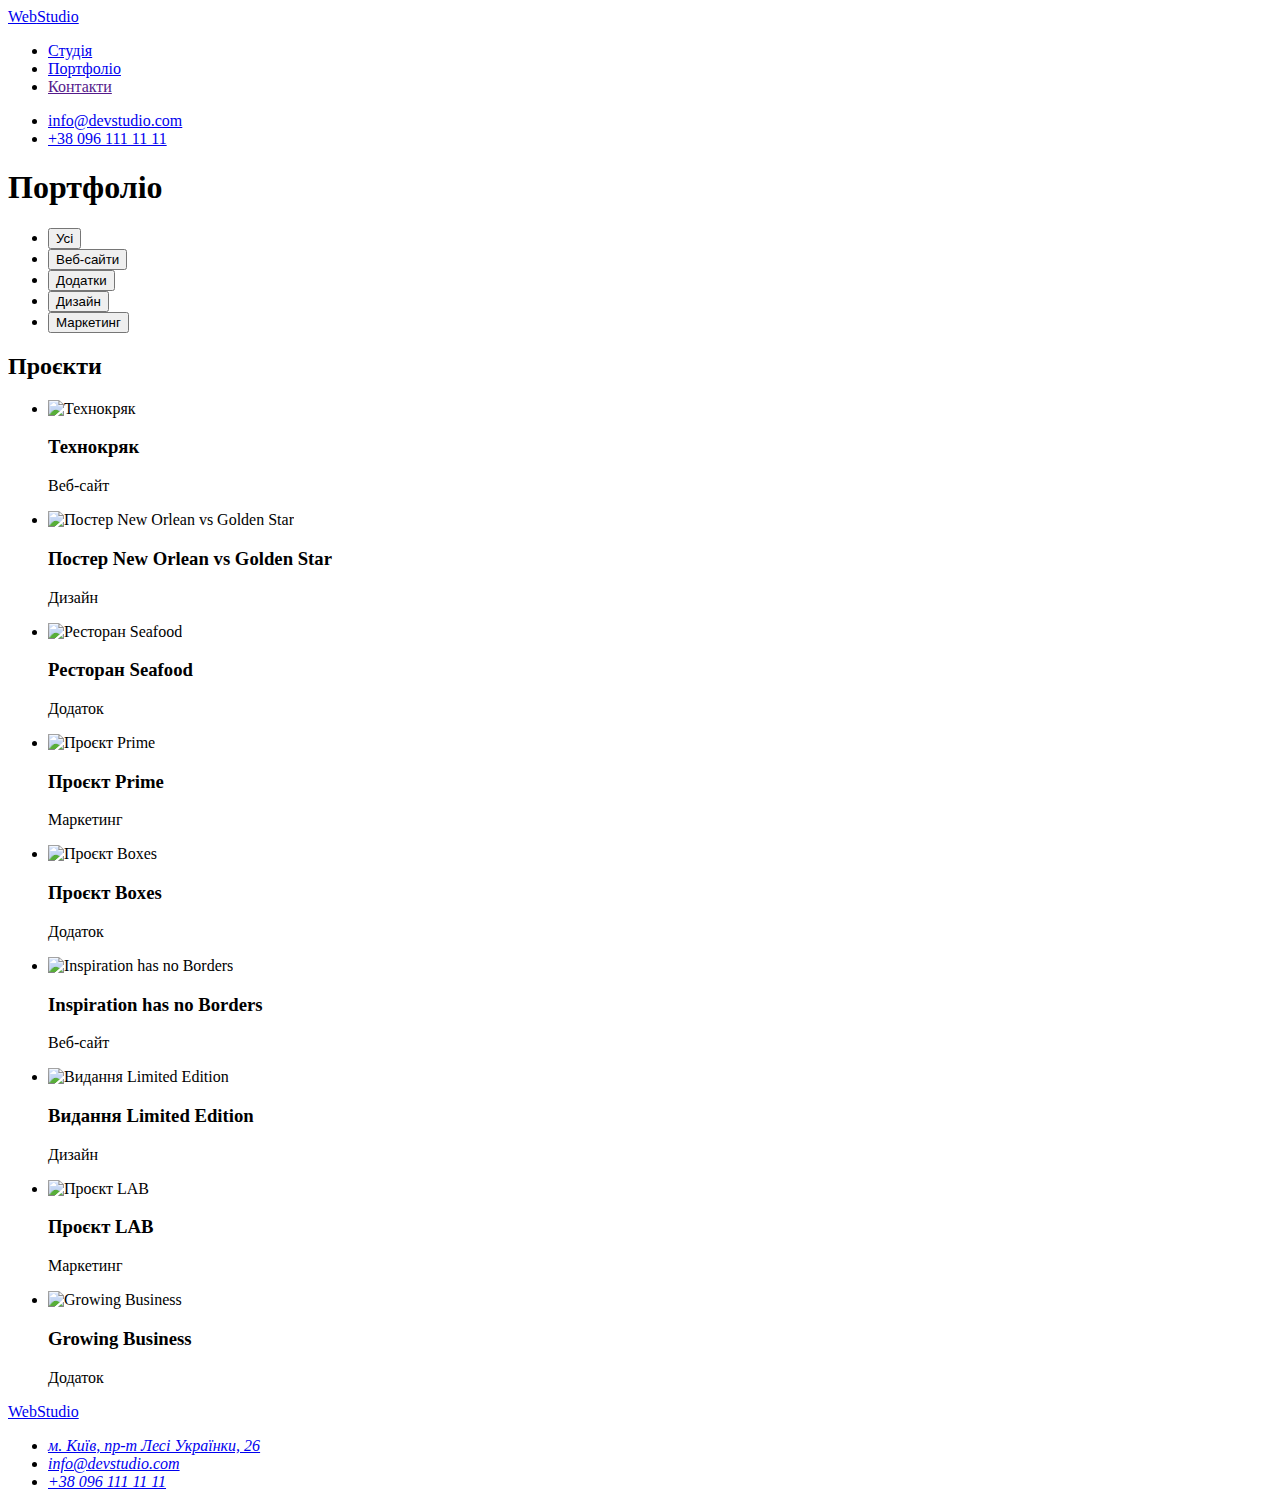
==== portfolio.html @ dd1253de "Create portfolio.html" ====
<!DOCTYPE html>
<html lang="en">
  <head>
    <meta charset="UTF-8" />
    <meta http-equiv="X-UA-Compatible" content="IE=edge" />
    <meta
      name="viewport"
      content="width=
    , initial-scale=1.0"
    />
    <title>Portfolio</title>
    <link rel="preconnect" href="https://fonts.googleapis.com" />
    <link rel="preconnect" href="https://fonts.gstatic.com" crossorigin />
    <link
      href="https://fonts.googleapis.com/css2?family=Raleway:wght@700&family=Roboto:wght@400;500;700;900&display=swap"
      rel="stylesheet"
    />
    <link rel="stylesheet" href="./css/styles.css" />
  </head>
  <body>
    <!-- Шапка сторінки -->
    <header>
      <nav class="container main-nav">
        <a class="logo" href="index.html"><span>Web</span>Studio</a>

        <ul class="site-nav">
          <li class="link"><a href="index.html">Студія</a></li>
          <li class="link"><a href="portfolio.html">Портфоліо</a></li>
          <li class="link"><a href="">Контакти</a></li>
        </ul>

        <ul class="address-nav">
          <li class="address item"><a href="mailto:info@devstudio.com">info@devstudio.com</a></li>
          <li class="address item"><a href="tel:+380961111111">+38 096 111 11 11</a></li>
        </ul>
      </nav>
    </header>

    <!-- Портфоліо -->
    <main>
      <div class="container">
        <section>
          <h1 class="visually-hidden">Портфоліо</h1>
          <div>
            <ul>
              <li>
                <button class="button" type="button">Усі</button>
              </li>
              <li>
                <button class="button" type="button">Веб-сайти</button>
              </li>
              <li>
                <button class="button" type="button">Додатки</button>
              </li>
              <li>
                <button class="button" type="button">Дизайн</button>
              </li>
              <li>
                <button class="button" type="button">Маркетинг</button>
              </li>
            </ul>
          </div>
        </section>

        <section>
          <h2 class="visually-hidden">Проєкти</h2>
          <ul>
            <li>
              <img src="./images/project1.jpg" alt="Технокряк" />
              <h3 class="project-title">Технокряк</h3>
              <p class="project-description">Веб-сайт</p>
            </li>
            <li>
              <img src="./images/project2.jpg" alt="Постер New Orlean vs Golden Star" />
              <h3 class="project-title">Постер New Orlean vs Golden Star</h3>
              <p class="project-description">Дизайн</p>
            </li>
            <li>
              <img src="./images/project3.jpg" alt="Ресторан Seafood" />
              <h3 class="project-title">Ресторан Seafood</h3>
              <p class="project-description">Додаток</p>
            </li>
            <li>
              <img src="./images/project4.jpg" alt="Проєкт Prime" />
              <h3 class="project-title">Проєкт Prime</h3>
              <p class="project-description">Маркетинг</p>
            </li>
            <li>
              <img src="./images/project5.jpg" alt="Проєкт Boxes" />
              <h3 class="project-title">Проєкт Boxes</h3>
              <p class="project-description">Додаток</p>
            </li>
            <li>
              <img src="./images/project6.jpg" alt="Inspiration has no Borders" />
              <h3 class="project-title">Inspiration has no Borders</h3>
              <p class="project-description">Веб-сайт</p>
            </li>
            <li>
              <img src="./images/project7.jpg" alt="Видання Limited Edition" />
              <h3 class="project-title">Видання Limited Edition</h3>
              <p class="project-description">Дизайн</p>
            </li>
            <li>
              <img src="./images/project8.jpg" alt="Проєкт LAB" />
              <h3 class="project-title">Проєкт LAB</h3>
              <p class="project-description">Маркетинг</p>
            </li>
            <li>
              <img src="./images/project9.jpg" alt="Growing Business" />
              <h3 class="project-title">Growing Business</h3>
              <p class="project-description">Додаток</p>
            </li>
          </ul>
        </section>
      </div>
    </main>

    <!-- Підвал сторінки -->
    <footer class="footer">
      <div class="container">
        <a class="footer-logo" href="index.html"><span>Web</span>Studio</a>

        <address>
          <ul>
            <li class="address-map">
              <a
                href="https://goo.gl/maps/eL6SmzWhfSrUjgz5A"
                target="_blank"
                rel="noreferrer noopener"
                >м. Київ, пр-т Лесі Українки, 26</a
              >
            </li>
            <li class="address"><a href="mailto:info@devstudio.com">info@devstudio.com</a></li>
            <li class="address"><a href="tel:+380961111111">+38 096 111 11 11</a></li>
          </ul>
        </address>
      </div>
    </footer>
  </body>
</html>
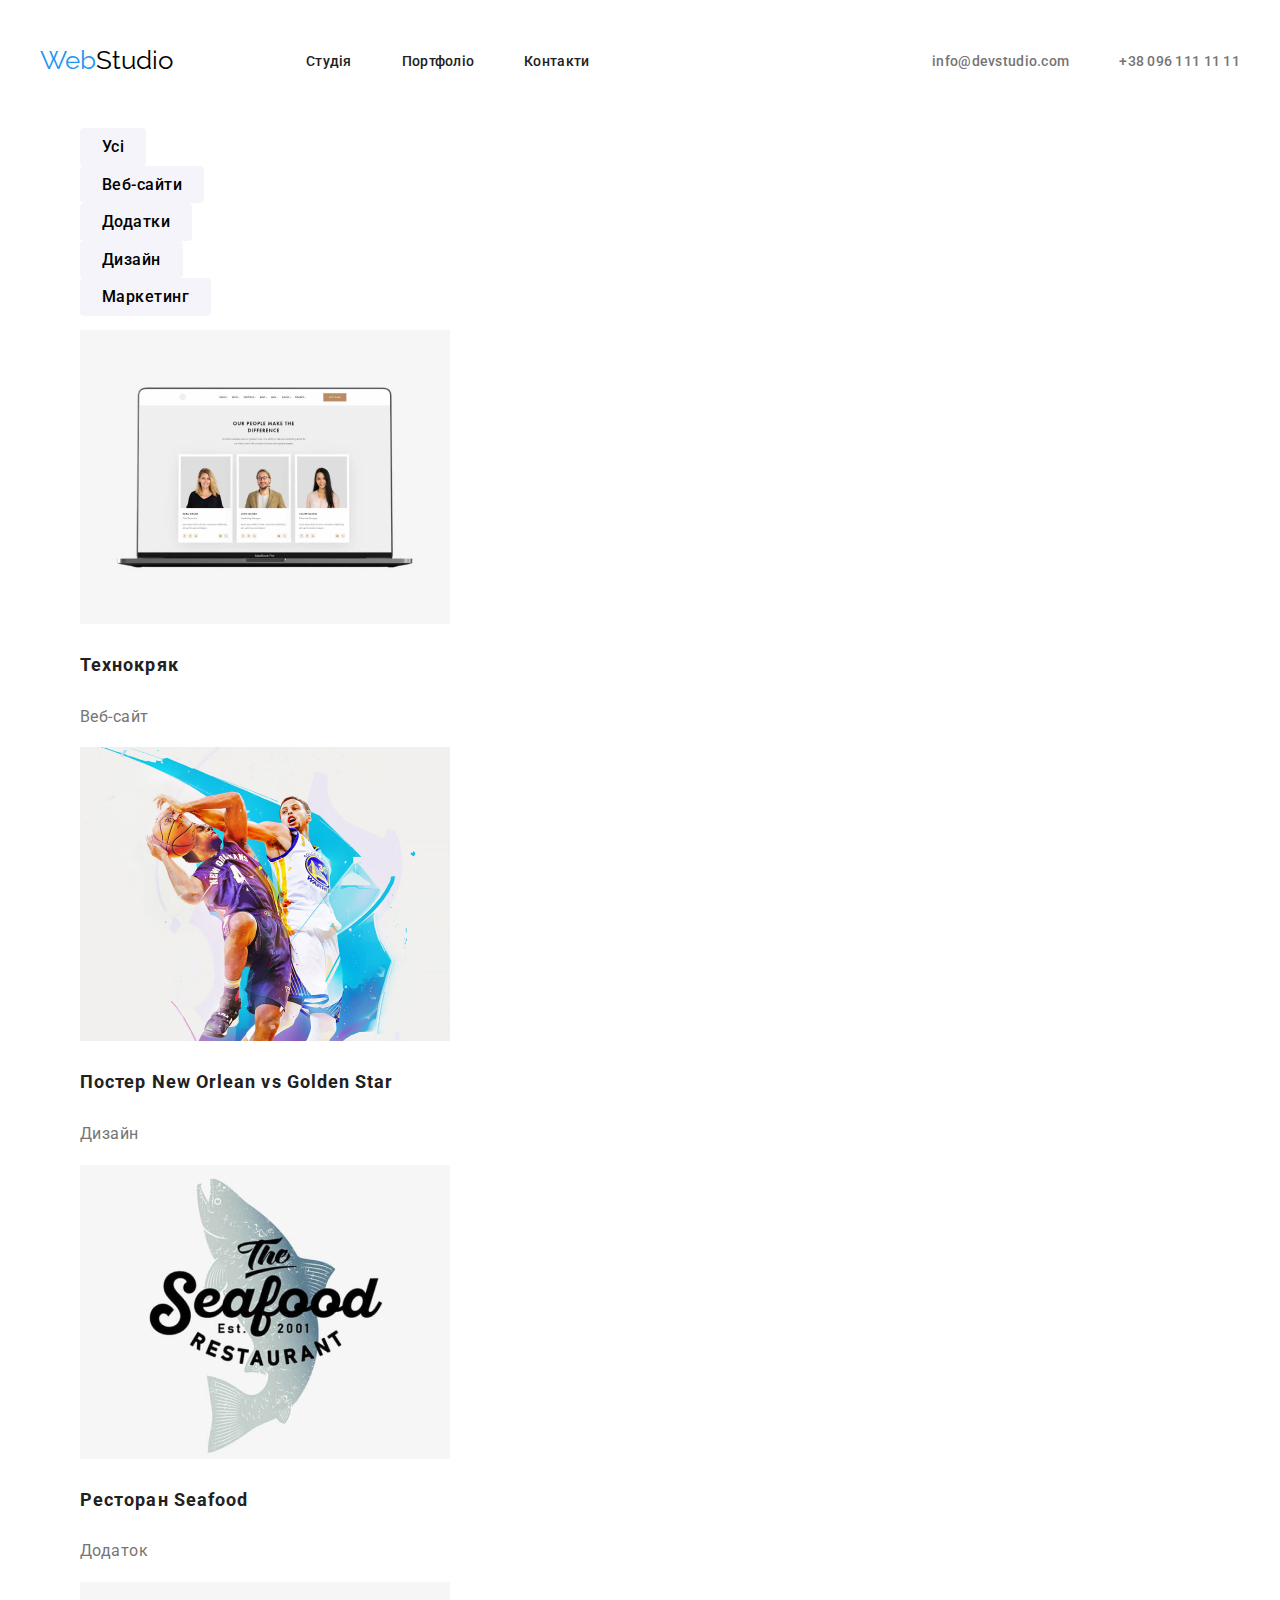
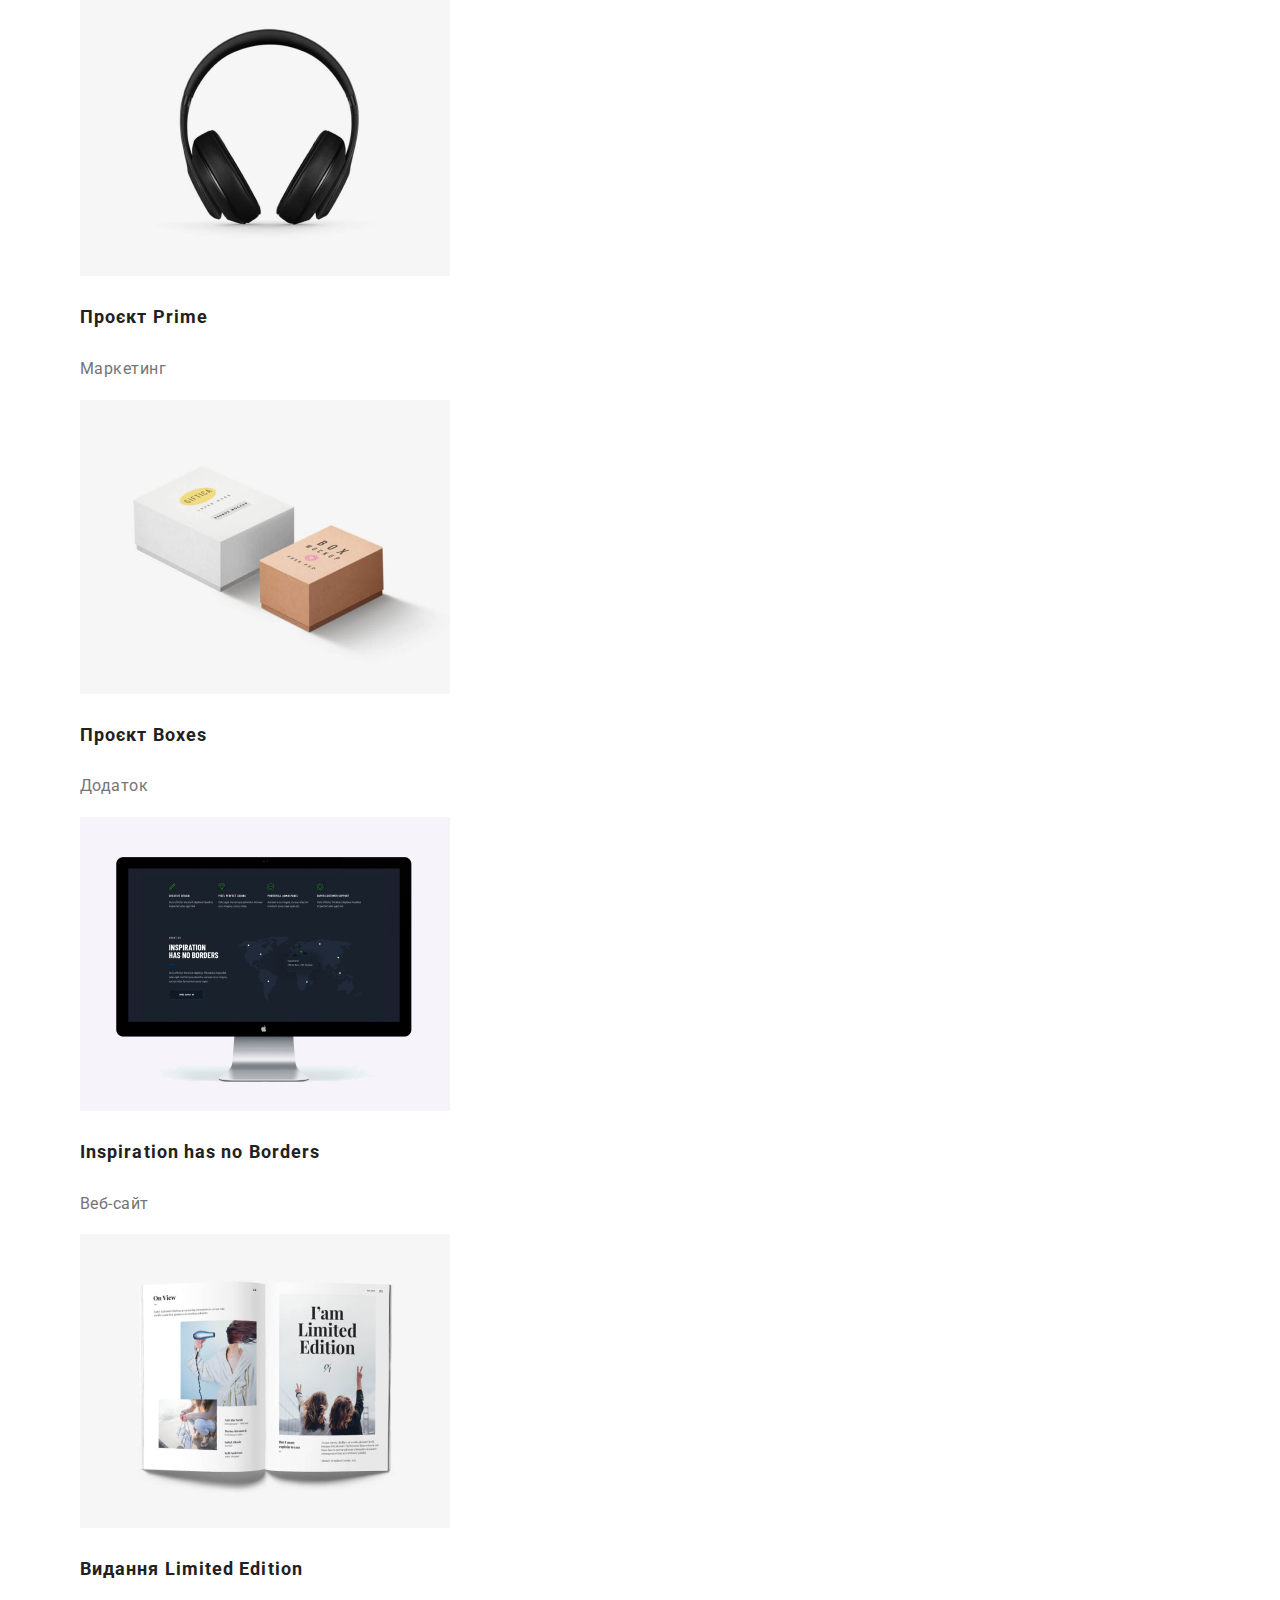
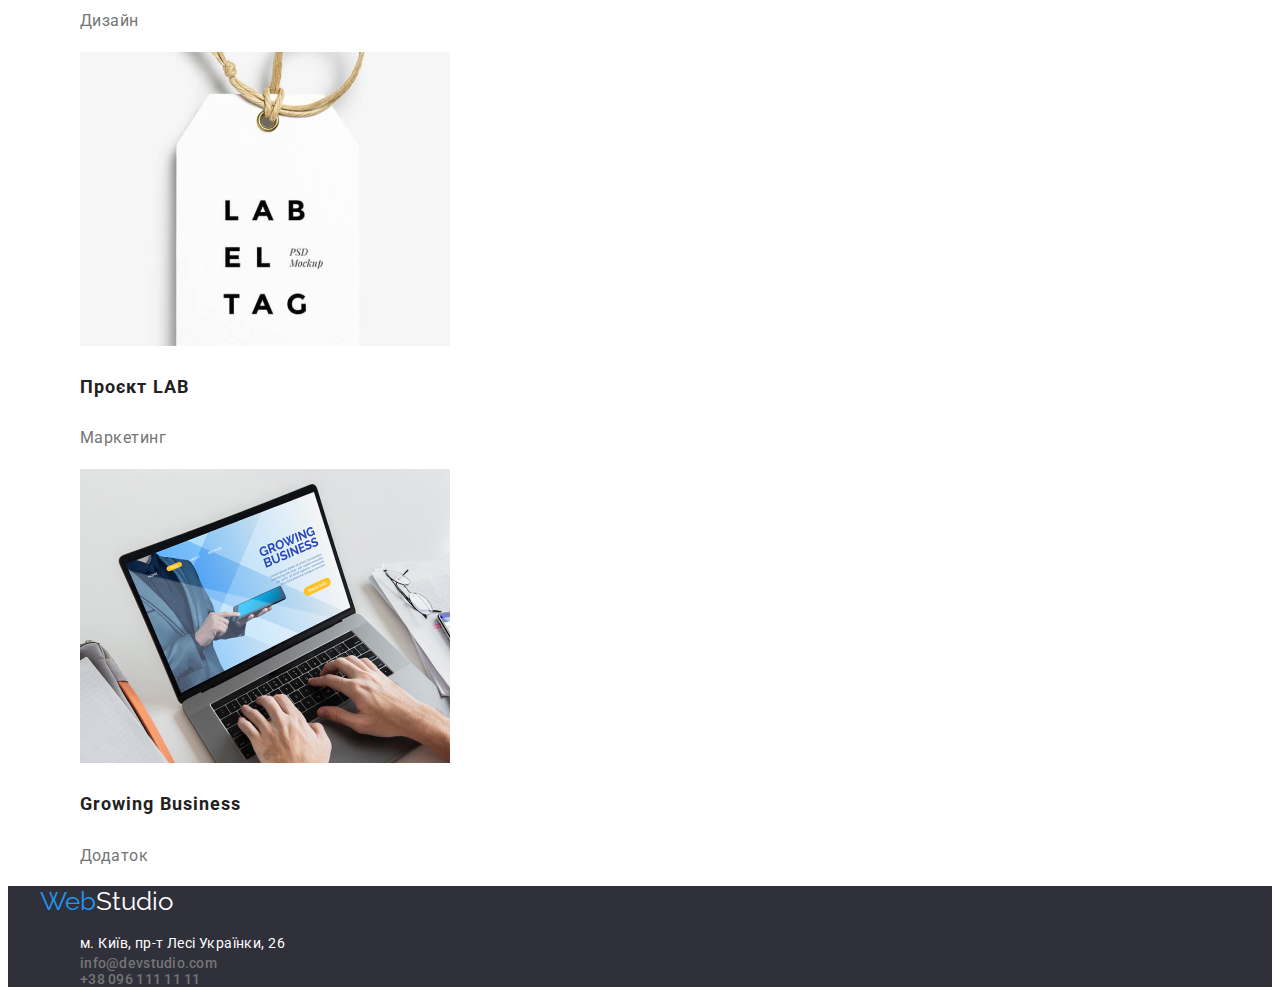
==== commit 04f77a47: "Update portfolio.html" ====
--- a/portfolio.html
+++ b/portfolio.html
@@ -30,8 +30,12 @@
         </ul>
 
         <ul class="address-nav">
-          <li class="address item"><a href="mailto:info@devstudio.com">info@devstudio.com</a></li>
-          <li class="address item"><a href="tel:+380961111111">+38 096 111 11 11</a></li>
+          <li class="address item">
+            <a href="mailto:info@devstudio.com">info@devstudio.com</a>
+          </li>
+          <li class="address item">
+            <a href="tel:+380961111111">+38 096 111 11 11</a>
+          </li>
         </ul>
       </nav>
     </header>
@@ -71,7 +75,10 @@
               <p class="project-description">Веб-сайт</p>
             </li>
             <li>
-              <img src="./images/project2.jpg" alt="Постер New Orlean vs Golden Star" />
+              <img
+                src="./images/project2.jpg"
+                alt="Постер New Orlean vs Golden Star"
+              />
               <h3 class="project-title">Постер New Orlean vs Golden Star</h3>
               <p class="project-description">Дизайн</p>
             </li>
@@ -91,7 +98,10 @@
               <p class="project-description">Додаток</p>
             </li>
             <li>
-              <img src="./images/project6.jpg" alt="Inspiration has no Borders" />
+              <img
+                src="./images/project6.jpg"
+                alt="Inspiration has no Borders"
+              />
               <h3 class="project-title">Inspiration has no Borders</h3>
               <p class="project-description">Веб-сайт</p>
             </li>
@@ -130,8 +140,12 @@
                 >м. Київ, пр-т Лесі Українки, 26</a
               >
             </li>
-            <li class="address"><a href="mailto:info@devstudio.com">info@devstudio.com</a></li>
-            <li class="address"><a href="tel:+380961111111">+38 096 111 11 11</a></li>
+            <li class="address footer-address">
+              <a href="mailto:info@devstudio.com">info@devstudio.com</a>
+            </li>
+            <li class="address footer-address">
+              <a href="tel:+380961111111">+38 096 111 11 11</a>
+            </li>
           </ul>
         </address>
       </div>
--- a/css/styles.css
+++ b/css/styles.css
@@ -0,0 +1,312 @@
+:root {
+  --title-text-color: #ffffff;
+  --primary-text-color: #757575;
+  --accent-color: #2196f3;
+  --btn-accent-color: #188ce8;
+  --logo-color: #000000;
+  --main-background-color: #ffffff;
+  --hero-background-color: #2f303a;
+  --link-color: #212121;
+  --team-background-color: #f5f4fa;
+  --button-background-color: #eeeeee;
+}
+
+body {
+  font-family: 'Roboto', 'Raleway', 'sans-serif';
+  background-color: var(--main-background-color);
+  font-size: 14px;
+  letter-spacing: 0.03;
+  color: var(--primary-text-color);
+}
+
+li {
+  list-style: none;
+}
+
+.container {
+  margin-left: auto;
+  margin-right: auto;
+  width: 1200px;
+}
+
+h1,
+h2 {
+}
+
+/*Logo*/
+.logo {
+  font-family: 'Raleway';
+  font-size: 26px;
+  line-height: 1.2;
+  color: var(--logo-color);
+  text-decoration: none;
+}
+
+.logo span {
+  color: var(--accent-color);
+}
+
+/*Navigation*/
+.main-nav {
+  display: flex;
+  align-items: center;
+}
+
+.site-nav {
+  display: flex;
+  margin-left: 93px;
+}
+
+.site-nav li {
+  margin-right: 50px;
+}
+
+.site-nav .link:last-child {
+  margin-right: 0;
+}
+
+.link a {
+  display: block;
+  padding-top: 32px;
+  padding-bottom: 32px;
+  color: var(--link-color);
+  text-decoration: none;
+  font-size: 14px;
+  font-weight: 500;
+  line-height: 1;
+  letter-spacing: 0.02em;
+}
+
+.link:hover a {
+  color: var(--accent-color);
+}
+
+.address-nav {
+  display: flex;
+  margin-left: auto;
+}
+
+.address-nav .item + .item {
+  margin-left: 50px;
+}
+
+.address a {
+  font-style: normal;
+  color: var(--primary-text-color);
+  text-decoration: none;
+  font-weight: 500;
+  font-size: 14px;
+  line-height: 16px;
+  letter-spacing: 0.02em;
+}
+
+.address:hover a {
+  color: var(--accent-color);
+}
+
+/*Header*/
+.hero {
+  background-color: var(--hero-background-color);
+  width: 1230px;
+}
+
+.hero-title {
+  padding-top: 200px;
+  padding-bottom: 280px;
+  padding-right: 400px;
+  padding-left: 400px;
+  color: var(--title-text-color);
+  font-weight: 900;
+  font-size: 44px;
+  line-height: 1.36;
+  text-align: center;
+  letter-spacing: 0.06em;
+  text-transform: uppercase;
+  /* width: 696px;
+  height: 120px; */
+}
+
+.btn {
+  background-color: var(--accent-color);
+  color: var(--title-text-color);
+  font-size: 16px;
+  letter-spacing: 0.06em;
+  font-weight: 700;
+  line-height: 1.8;
+  padding: 10px 32px;
+  box-shadow: 0px 4px 4px rgba(0, 0, 0, 0.15);
+}
+
+.button:hover,
+.button:focus {
+  box-shadow: 0px 3px 1px rgba(0, 0, 0, 0.1), 0px 1px 2px rgba(0, 0, 0, 0.08),
+    0px 2px 2px rgba(0, 0, 0, 0.12);
+}
+
+.btn,
+.button {
+  cursor: pointer;
+  font-family: inherit;
+  border-radius: 4px;
+  border: var(--accent-color);
+}
+
+.btn:hover,
+.btn:focus {
+  background-color: var(--btn-accent-color);
+}
+
+.visually-hidden {
+  position: absolute;
+  width: 1px;
+  height: 1px;
+  margin: -1px;
+  border: 0;
+  padding: 0;
+  white-space: nowrap;
+  clip-path: inset(100%);
+  clip: rect(0 0 0 0);
+  overflow: hidden;
+}
+
+/*Advantages*/
+.feature-list {
+  display: flex;
+  padding-top: 94px;
+  padding-bottom: 94px;
+}
+
+.main-list-item {
+  font-weight: 700;
+  font-size: 14px;
+  line-height: 1;
+  letter-spacing: 0.03em;
+  text-transform: uppercase;
+  color: var(--link-color);
+}
+
+.main-list-text {
+  font-size: 14px;
+  line-height: 1.7;
+  letter-spacing: 0.03em;
+  color: var(--primary-text-color);
+  margin-right: 30px;
+}
+
+/* Pictures */
+
+.pictures {
+  display: flex;
+  margin-right: 30px;
+  justify-content: center;
+}
+
+.pictures-title {
+  color: var(--link-color);
+  font-weight: 700;
+  font-size: 36px;
+  line-height: 2.6;
+  letter-spacing: 0.03em;
+}
+
+/*Team*/
+.team {
+  background-color: var(--team-background-color);
+}
+
+.team-members {
+  display: flex;
+  justify-content: space-between;
+  margin-right: 30px;
+}
+
+.team-member,
+.team-member-description {
+  justify-content: center;
+}
+
+.team-title {
+  color: var(--link-color);
+  font-weight: 700;
+  font-size: 36px;
+  line-height: 2.6;
+  letter-spacing: 0.03em;
+}
+
+.team-member {
+  color: var(--link-color);
+  font-weight: 500;
+  font-size: 16px;
+  line-height: 1.2;
+  letter-spacing: 0.03em;
+}
+
+.team-member-description {
+  color: var(--primary-text-color);
+  font-weight: 400;
+  font-size: 16px;
+  line-height: 1.2;
+  letter-spacing: 0.03em;
+}
+
+/*Footer*/
+.footer {
+  background-color: var(--hero-background-color);
+}
+
+.footer-logo {
+  font-family: 'Raleway';
+  font-size: 26px;
+  line-height: 1.2;
+  color: var(--title-text-color);
+  text-decoration: none;
+}
+
+.footer-logo span {
+  color: var(--accent-color);
+}
+
+.address-map a {
+  color: var(--title-text-color);
+  text-decoration: none;
+  font-style: normal;
+  font-size: 14px;
+  line-height: 1.7;
+  letter-spacing: 0.03em;
+}
+
+.address-map:hover a {
+  color: var(--accent-color);
+}
+
+/*Buttons*/
+.button {
+  background-color: var(--team-background-color);
+  color: var(--logo-color);
+  font-size: 16px;
+  font-weight: 500;
+  line-height: 1.6;
+  letter-spacing: 0.03em;
+  padding: 6px 22px;
+}
+
+.button:hover,
+.button:focus {
+  background-color: var(--accent-color);
+  color: var(--title-text-color);
+}
+
+.project-title {
+  font-weight: 700;
+  font-size: 18px;
+  line-height: 2.2;
+  letter-spacing: 0.06em;
+  color: var(--link-color);
+}
+
+.project-description {
+  color: var(--primary-text-color);
+  font-size: 16px;
+  line-height: 1.8;
+  letter-spacing: 0.03em;
+}
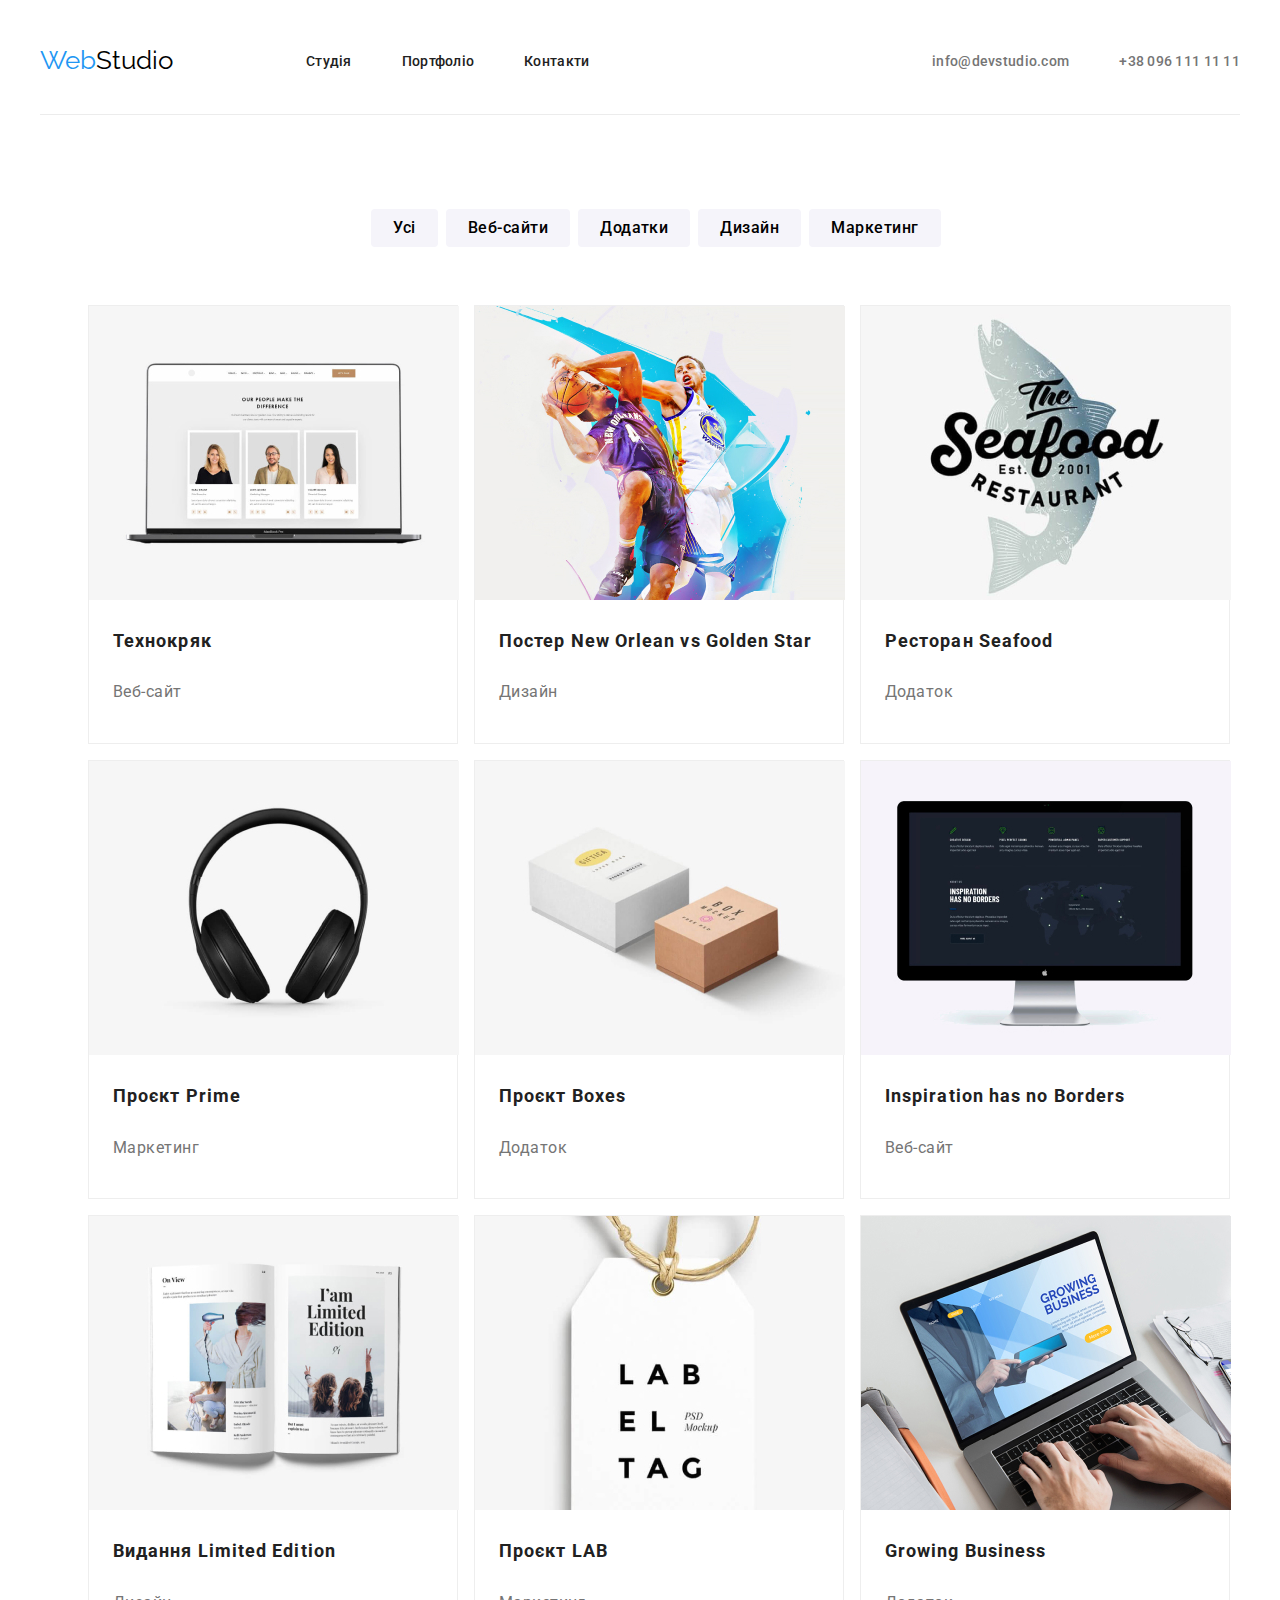
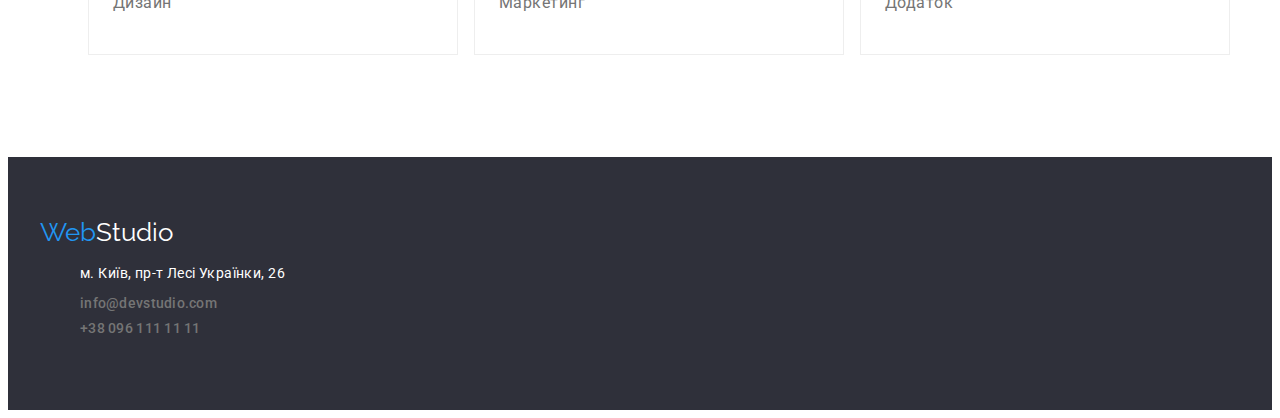
==== commit 371e24ba: "Update portfolio.html" ====
--- a/portfolio.html
+++ b/portfolio.html
@@ -46,7 +46,7 @@
         <section>
           <h1 class="visually-hidden">Портфоліо</h1>
           <div>
-            <ul>
+            <ul class="button-list">
               <li>
                 <button class="button" type="button">Усі</button>
               </li>
@@ -68,13 +68,13 @@
 
         <section>
           <h2 class="visually-hidden">Проєкти</h2>
-          <ul>
-            <li>
+          <ul class="project-cards">
+            <li class="project-card-1">
               <img src="./images/project1.jpg" alt="Технокряк" />
               <h3 class="project-title">Технокряк</h3>
               <p class="project-description">Веб-сайт</p>
             </li>
-            <li>
+            <li class="project-card-2">
               <img
                 src="./images/project2.jpg"
                 alt="Постер New Orlean vs Golden Star"
@@ -82,22 +82,22 @@
               <h3 class="project-title">Постер New Orlean vs Golden Star</h3>
               <p class="project-description">Дизайн</p>
             </li>
-            <li>
+            <li class="project-card-3">
               <img src="./images/project3.jpg" alt="Ресторан Seafood" />
               <h3 class="project-title">Ресторан Seafood</h3>
               <p class="project-description">Додаток</p>
             </li>
-            <li>
+            <li class="project-card-4">
               <img src="./images/project4.jpg" alt="Проєкт Prime" />
               <h3 class="project-title">Проєкт Prime</h3>
               <p class="project-description">Маркетинг</p>
             </li>
-            <li>
+            <li class="project-card-5">
               <img src="./images/project5.jpg" alt="Проєкт Boxes" />
               <h3 class="project-title">Проєкт Boxes</h3>
               <p class="project-description">Додаток</p>
             </li>
-            <li>
+            <li class="project-card-6">
               <img
                 src="./images/project6.jpg"
                 alt="Inspiration has no Borders"
@@ -105,17 +105,17 @@
               <h3 class="project-title">Inspiration has no Borders</h3>
               <p class="project-description">Веб-сайт</p>
             </li>
-            <li>
+            <li class="project-card-7">
               <img src="./images/project7.jpg" alt="Видання Limited Edition" />
               <h3 class="project-title">Видання Limited Edition</h3>
               <p class="project-description">Дизайн</p>
             </li>
-            <li>
+            <li class="project-card-8">
               <img src="./images/project8.jpg" alt="Проєкт LAB" />
               <h3 class="project-title">Проєкт LAB</h3>
               <p class="project-description">Маркетинг</p>
             </li>
-            <li>
+            <li class="project-card-9"> 
               <img src="./images/project9.jpg" alt="Growing Business" />
               <h3 class="project-title">Growing Business</h3>
               <p class="project-description">Додаток</p>
--- a/css/styles.css
+++ b/css/styles.css
@@ -9,10 +9,21 @@
   --link-color: #212121;
   --team-background-color: #f5f4fa;
   --button-background-color: #eeeeee;
+  --header-shadow-line: #ececec;
+}
+
+html {
+  box-sizing: border-box;
+}
+
+*,
+*::before,
+*::after {
+  box-sizing: inherit;
 }
 
 body {
-  font-family: 'Roboto', 'Raleway', 'sans-serif';
+  font-family: "Roboto", "Raleway", "sans-serif";
   background-color: var(--main-background-color);
   font-size: 14px;
   letter-spacing: 0.03;
@@ -29,13 +40,9 @@
   width: 1200px;
 }
 
-h1,
-h2 {
-}
-
 /*Logo*/
 .logo {
-  font-family: 'Raleway';
+  font-family: "Raleway";
   font-size: 26px;
   line-height: 1.2;
   color: var(--logo-color);
@@ -50,6 +57,7 @@
 .main-nav {
   display: flex;
   align-items: center;
+  border-bottom: 1px solid var(--header-shadow-line);
 }
 
 .site-nav {
@@ -110,31 +118,41 @@
   width: 1230px;
 }
 
+.hero-title.centered,
+.pictures-title.centered,
+.team-title.centered,
+.btn.centered {
+  text-align: center;
+}
+
 .hero-title {
   padding-top: 200px;
-  padding-bottom: 280px;
-  padding-right: 400px;
-  padding-left: 400px;
+  padding-right: 310px;
+  padding-left: 310px;
+
   color: var(--title-text-color);
   font-weight: 900;
   font-size: 44px;
   line-height: 1.36;
-  text-align: center;
   letter-spacing: 0.06em;
   text-transform: uppercase;
-  /* width: 696px;
-  height: 120px; */
 }
 
 .btn {
   background-color: var(--accent-color);
   color: var(--title-text-color);
-  font-size: 16px;
+  box-shadow: 0px 4px 4px rgba(0, 0, 0, 0.15);
+
+  font-size: 16px;
+  font-weight: 700;
+  line-height: 1.8;
   letter-spacing: 0.06em;
-  font-weight: 700;
-  line-height: 1.8;
+
   padding: 10px 32px;
-  box-shadow: 0px 4px 4px rgba(0, 0, 0, 0.15);
+  margin-left: 495px;
+  margin-right: 495px;
+  margin-top: 5px;
+  margin-bottom: 200px;
 }
 
 .button:hover,
@@ -172,7 +190,7 @@
 /*Advantages*/
 .feature-list {
   display: flex;
-  padding-top: 94px;
+  margin-top: 94px;
   padding-bottom: 94px;
 }
 
@@ -194,10 +212,8 @@
 }
 
 /* Pictures */
-
 .pictures {
   display: flex;
-  margin-right: 30px;
   justify-content: center;
 }
 
@@ -207,22 +223,42 @@
   font-size: 36px;
   line-height: 2.6;
   letter-spacing: 0.03em;
+}
+
+.img-1,
+.img-2,
+.img-3 {
+  margin-right: 30px;
 }
 
 /*Team*/
 .team {
   background-color: var(--team-background-color);
+  margin-top: 94px;
+  padding-bottom: 94px;
 }
 
 .team-members {
   display: flex;
+  margin-right: 30px;
+  text-align: center;
   justify-content: space-between;
+}
+
+.team-card-1,
+.team-card-2,
+.team-card-3,
+.team-card-4 {
   margin-right: 30px;
+  background-color: var(--main-background-color);
+  box-shadow: 0px 1px 3px rgba(0, 0, 0, 0.12), 0px 1px 1px rgba(0, 0, 0, 0.14),
+    0px 2px 1px rgba(0, 0, 0, 0.2);
+  border-radius: 0px 0px 4px 4px;
 }
 
 .team-member,
 .team-member-description {
-  justify-content: center;
+  justify-content: space-between;
 }
 
 .team-title {
@@ -239,6 +275,7 @@
   font-size: 16px;
   line-height: 1.2;
   letter-spacing: 0.03em;
+  padding-top: 20px;
 }
 
 .team-member-description {
@@ -247,15 +284,24 @@
   font-size: 16px;
   line-height: 1.2;
   letter-spacing: 0.03em;
+  padding-bottom: 20px;
 }
 
 /*Footer*/
 .footer {
   background-color: var(--hero-background-color);
-}
+  padding-top: 60px;
+  padding-bottom: 60px;
+  display: block;
+}
+
+/* .footer-nav {
+  display: block;
+  text-align: left;
+} */
 
 .footer-logo {
-  font-family: 'Raleway';
+  font-family: "Raleway";
   font-size: 26px;
   line-height: 1.2;
   color: var(--title-text-color);
@@ -277,6 +323,10 @@
 
 .address-map:hover a {
   color: var(--accent-color);
+}
+
+.footer-address {
+  margin-top: 9px;
 }
 
 /*Buttons*/
@@ -288,6 +338,14 @@
   line-height: 1.6;
   letter-spacing: 0.03em;
   padding: 6px 22px;
+  margin-right: 8px;
+}
+
+.button-list {
+  display: flex;
+  justify-content: center;
+  margin-top: 94px;
+  margin-bottom: 50px;
 }
 
 .button:hover,
@@ -296,6 +354,26 @@
   color: var(--title-text-color);
 }
 
+.project-cards {
+  display: flex;
+  flex-wrap: wrap;
+  margin-bottom: 94px;
+}
+
+.project-card-1,
+.project-card-2,
+.project-card-3,
+.project-card-4,
+.project-card-5,
+.project-card-6,
+.project-card-7,
+.project-card-8,
+.project-card-9 {
+  border: 1px solid var(--button-background-color);
+  width: 370px;
+  margin: 8px;
+}
+
 .project-title {
   font-weight: 700;
   font-size: 18px;
@@ -309,4 +387,10 @@
   font-size: 16px;
   line-height: 1.8;
   letter-spacing: 0.03em;
-}
+  padding-bottom: 20px;
+}
+
+.project-title,
+.project-description {
+  padding-left: 24px;
+}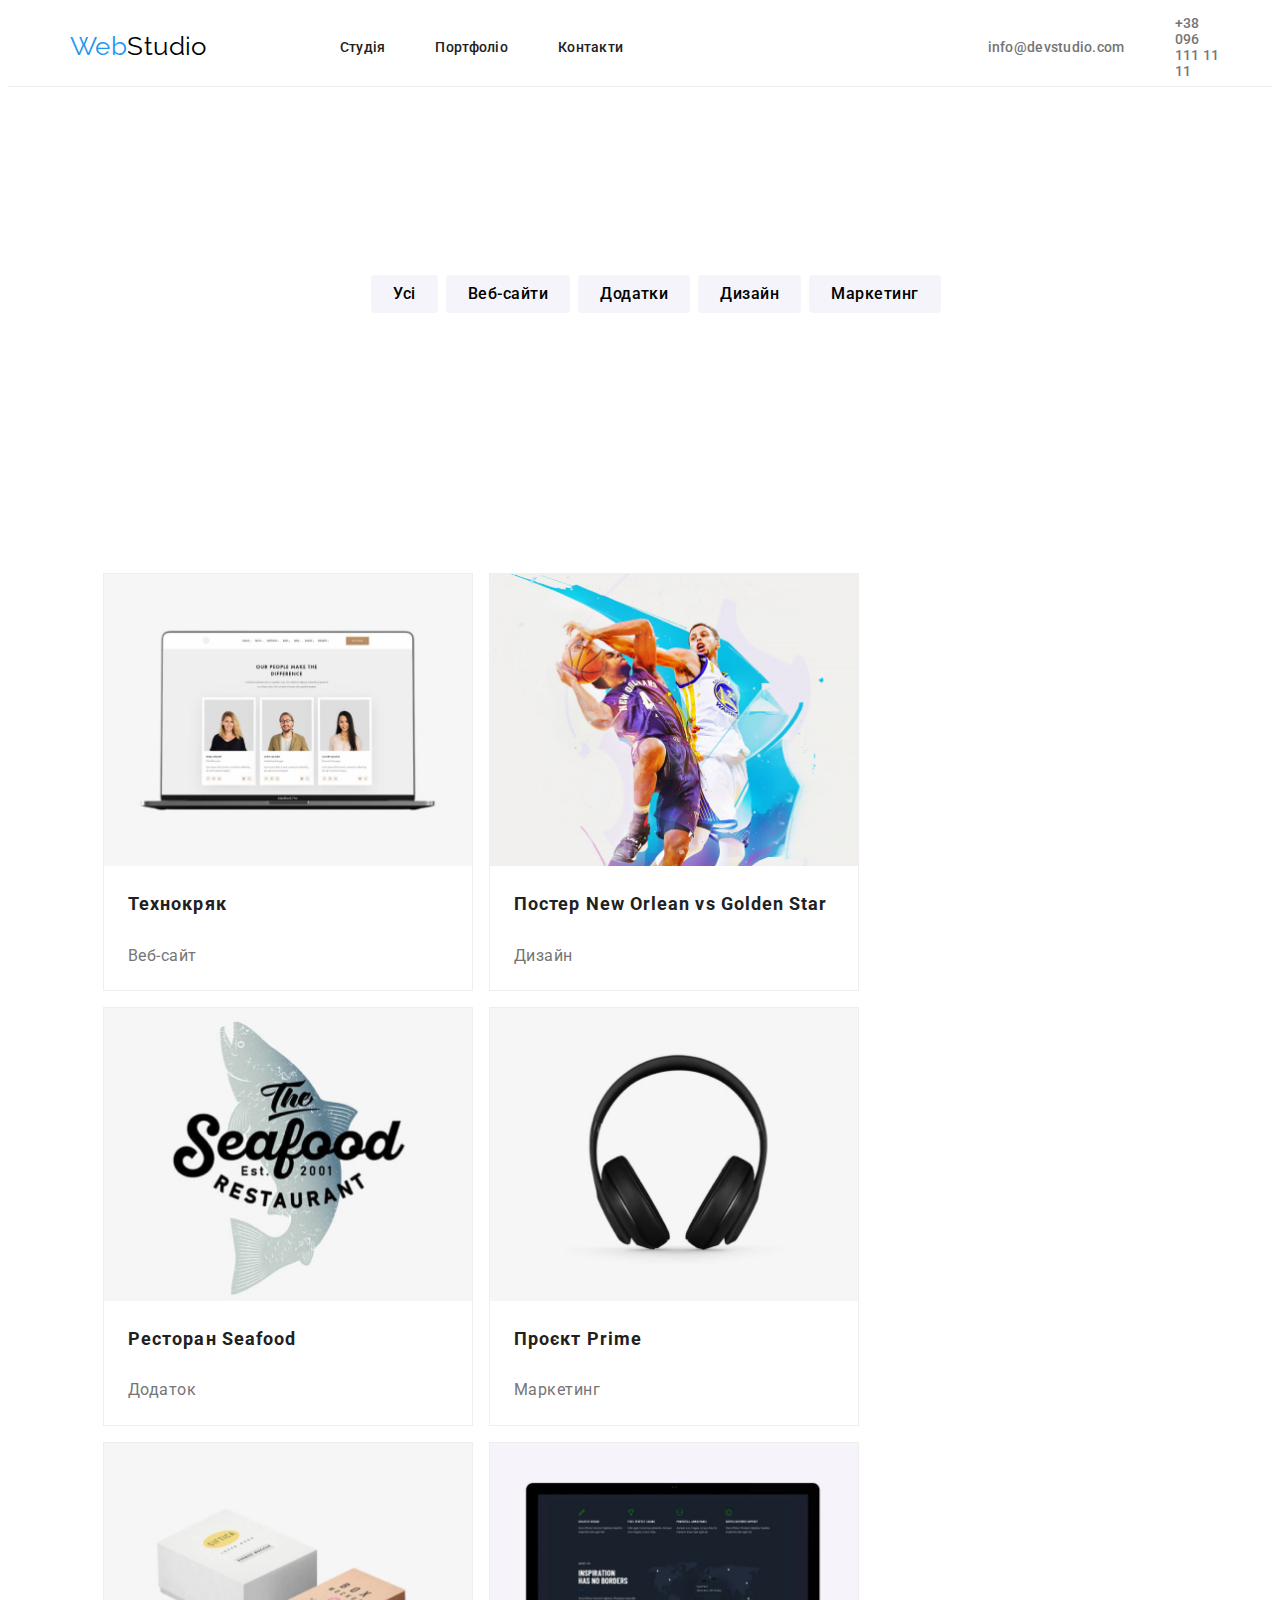
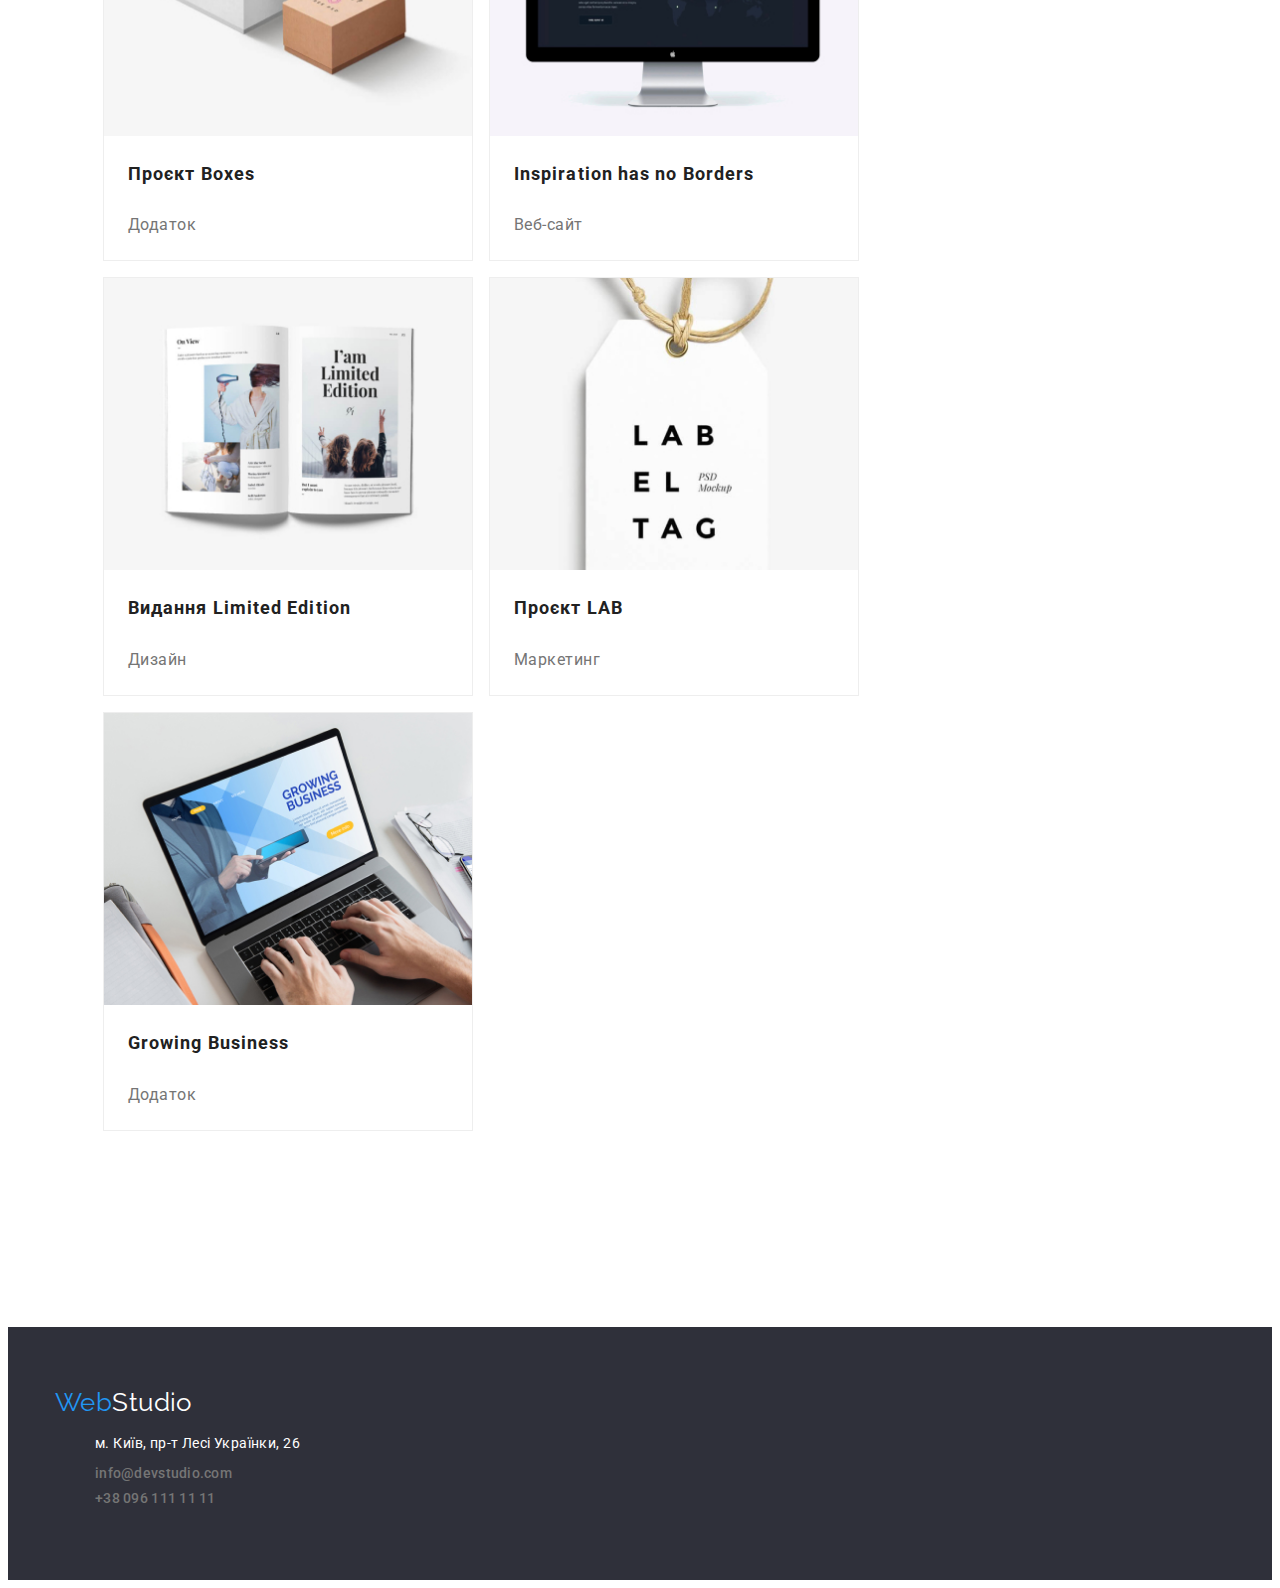
==== commit e83661a9: "Update portfolio.html" ====
--- a/portfolio.html
+++ b/portfolio.html
@@ -19,16 +19,17 @@
   </head>
   <body>
     <!-- Шапка сторінки -->
-    <header>
-      <nav class="container main-nav">
-        <a class="logo" href="index.html"><span>Web</span>Studio</a>
+    <header class="header">
+      <div class="header-container">
+        <nav class="container">
+          <a class="logo" href="index.html"><span>Web</span>Studio</a>
 
-        <ul class="site-nav">
-          <li class="link"><a href="index.html">Студія</a></li>
-          <li class="link"><a href="portfolio.html">Портфоліо</a></li>
-          <li class="link"><a href="">Контакти</a></li>
-        </ul>
-
+          <ul class="site-nav">
+            <li class="link"><a href="index.html">Студія</a></li>
+            <li class="link"><a href="portfolio.html">Портфоліо</a></li>
+            <li class="link"><a href="">Контакти</a></li>
+          </ul>
+        </nav>
         <ul class="address-nav">
           <li class="address item">
             <a href="mailto:info@devstudio.com">info@devstudio.com</a>
@@ -37,7 +38,7 @@
             <a href="tel:+380961111111">+38 096 111 11 11</a>
           </li>
         </ul>
-      </nav>
+      </div>
     </header>
 
     <!-- Портфоліо -->
@@ -115,7 +116,7 @@
               <h3 class="project-title">Проєкт LAB</h3>
               <p class="project-description">Маркетинг</p>
             </li>
-            <li class="project-card-9"> 
+            <li class="project-card-9">
               <img src="./images/project9.jpg" alt="Growing Business" />
               <h3 class="project-title">Growing Business</h3>
               <p class="project-description">Додаток</p>
--- a/css/styles.css
+++ b/css/styles.css
@@ -26,18 +26,70 @@
   font-family: "Roboto", "Raleway", "sans-serif";
   background-color: var(--main-background-color);
   font-size: 14px;
-  letter-spacing: 0.03;
+  letter-spacing: 0.03em;
   color: var(--primary-text-color);
 }
 
 li {
   list-style: none;
+  padding-left: 0;
+  margin: 0;
+}
+
+h1,
+h2,
+p {
+  margin: 0;
+}
+
+img {
+  display: block;
+  max-width: 100%;
+  height: auto;
+}
+
+button {
+  display: block;
+  cursor: pointer;
+  border: none;
+  border-radius: 4px;
+}
+
+section {
+  padding-top: 94px;
+  padding-bottom: 94px;
 }
 
 .container {
-  margin-left: auto;
-  margin-right: auto;
+  margin: 0 auto;
+  padding: 0 15px;
   width: 1200px;
+  display: flex;
+  align-items: center;
+}
+
+.link {
+  text-decoration: none;
+  color: inherit;
+}
+
+.header {
+  border-bottom: 1px solid var(--header-shadow-line);
+  display: flex;
+  align-items: center;
+}
+
+.header-container {
+  display: flex;
+  align-items: center;
+  margin: 0 auto;
+  padding: 0 15px;
+  width: 1200px;
+}
+
+div.container {
+  display: block;
+  align-items: center;
 }
 
 /*Logo*/
@@ -54,14 +106,13 @@
 }
 
 /*Navigation*/
-.main-nav {
-  display: flex;
-  align-items: center;
-  border-bottom: 1px solid var(--header-shadow-line);
+.list {
+  padding: 0;
 }
 
 .site-nav {
   display: flex;
+  margin: 0;
   margin-left: 93px;
 }
 
@@ -91,6 +142,9 @@
 
 .address-nav {
   display: flex;
+  align-items: center;
+  margin: 0;
+  padding: 0;
   margin-left: auto;
 }
 
@@ -113,29 +167,28 @@
 }
 
 /*Header*/
+.hero-container {
+  display: block;
+  align-items: center;
+}
 .hero {
   background-color: var(--hero-background-color);
-  width: 1230px;
-}
-
-.hero-title.centered,
-.pictures-title.centered,
-.team-title.centered,
-.btn.centered {
+  padding: 200px 0;
+  display: block;
   text-align: center;
 }
 
 .hero-title {
-  padding-top: 200px;
-  padding-right: 310px;
-  padding-left: 310px;
-
+  text-align: center;
   color: var(--title-text-color);
   font-weight: 900;
   font-size: 44px;
   line-height: 1.36;
   letter-spacing: 0.06em;
   text-transform: uppercase;
+  width: 696px;
+  margin: 0 auto;
+  margin-bottom: 30px;
 }
 
 .btn {
@@ -149,10 +202,8 @@
   letter-spacing: 0.06em;
 
   padding: 10px 32px;
-  margin-left: 495px;
-  margin-right: 495px;
-  margin-top: 5px;
-  margin-bottom: 200px;
+  margin: 0 auto;
+  text-align: center;
 }
 
 .button:hover,
@@ -188,10 +239,14 @@
 }
 
 /*Advantages*/
+.feature {
+  padding: 94px 0;
+}
 .feature-list {
   display: flex;
-  margin-top: 94px;
-  padding-bottom: 94px;
+  padding: 0;
+  margin: 0;
+  column-gap: 30px;
 }
 
 .main-list-item {
@@ -201,6 +256,8 @@
   letter-spacing: 0.03em;
   text-transform: uppercase;
   color: var(--link-color);
+  margin: 0;
+  margin-bottom: 10px;
 }
 
 .main-list-text {
@@ -208,39 +265,52 @@
   line-height: 1.7;
   letter-spacing: 0.03em;
   color: var(--primary-text-color);
+  margin: 0;
+}
+
+/* Pictures */
+.images-container {
+  display: block;
+  text-align: center;
+  width: 1200px;
+  padding-bottom: 94px;
+  margin: 0 auto;
+  padding: 0 auto;
+}
+
+.pictures {
+  display: flex;
+  padding: 0;
+  margin: 0;
+}
+
+.pictures-item:not(:last-child) {
   margin-right: 30px;
 }
 
-/* Pictures */
-.pictures {
-  display: flex;
-  justify-content: center;
-}
-
 .pictures-title {
   color: var(--link-color);
+  text-align: center;
   font-weight: 700;
   font-size: 36px;
-  line-height: 2.6;
-  letter-spacing: 0.03em;
-}
-
-.img-1,
-.img-2,
-.img-3 {
-  margin-right: 30px;
+  line-height: 1.19;
+  letter-spacing: 0.03em;
+  margin: 0;
+  margin-bottom: 50px;
 }
 
 /*Team*/
 .team {
   background-color: var(--team-background-color);
-  margin-top: 94px;
   padding-bottom: 94px;
+  margin: 0;
+
+  display: flex;
+  align-items: center;
 }
 
 .team-members {
   display: flex;
-  margin-right: 30px;
   text-align: center;
   justify-content: space-between;
 }
@@ -258,14 +328,17 @@
 
 .team-member,
 .team-member-description {
-  justify-content: space-between;
+  display: block;
+  text-align: center;
 }
 
 .team-title {
   color: var(--link-color);
+  text-align: center;
   font-weight: 700;
   font-size: 36px;
-  line-height: 2.6;
+  line-height: 1.19;
+  padding-bottom: 50px;
   letter-spacing: 0.03em;
 }
 
@@ -326,6 +399,7 @@
 }
 
 .footer-address {
+  font-style: normal;
   margin-top: 9px;
 }
 
@@ -393,4 +467,4 @@
 .project-title,
 .project-description {
   padding-left: 24px;
-}+}
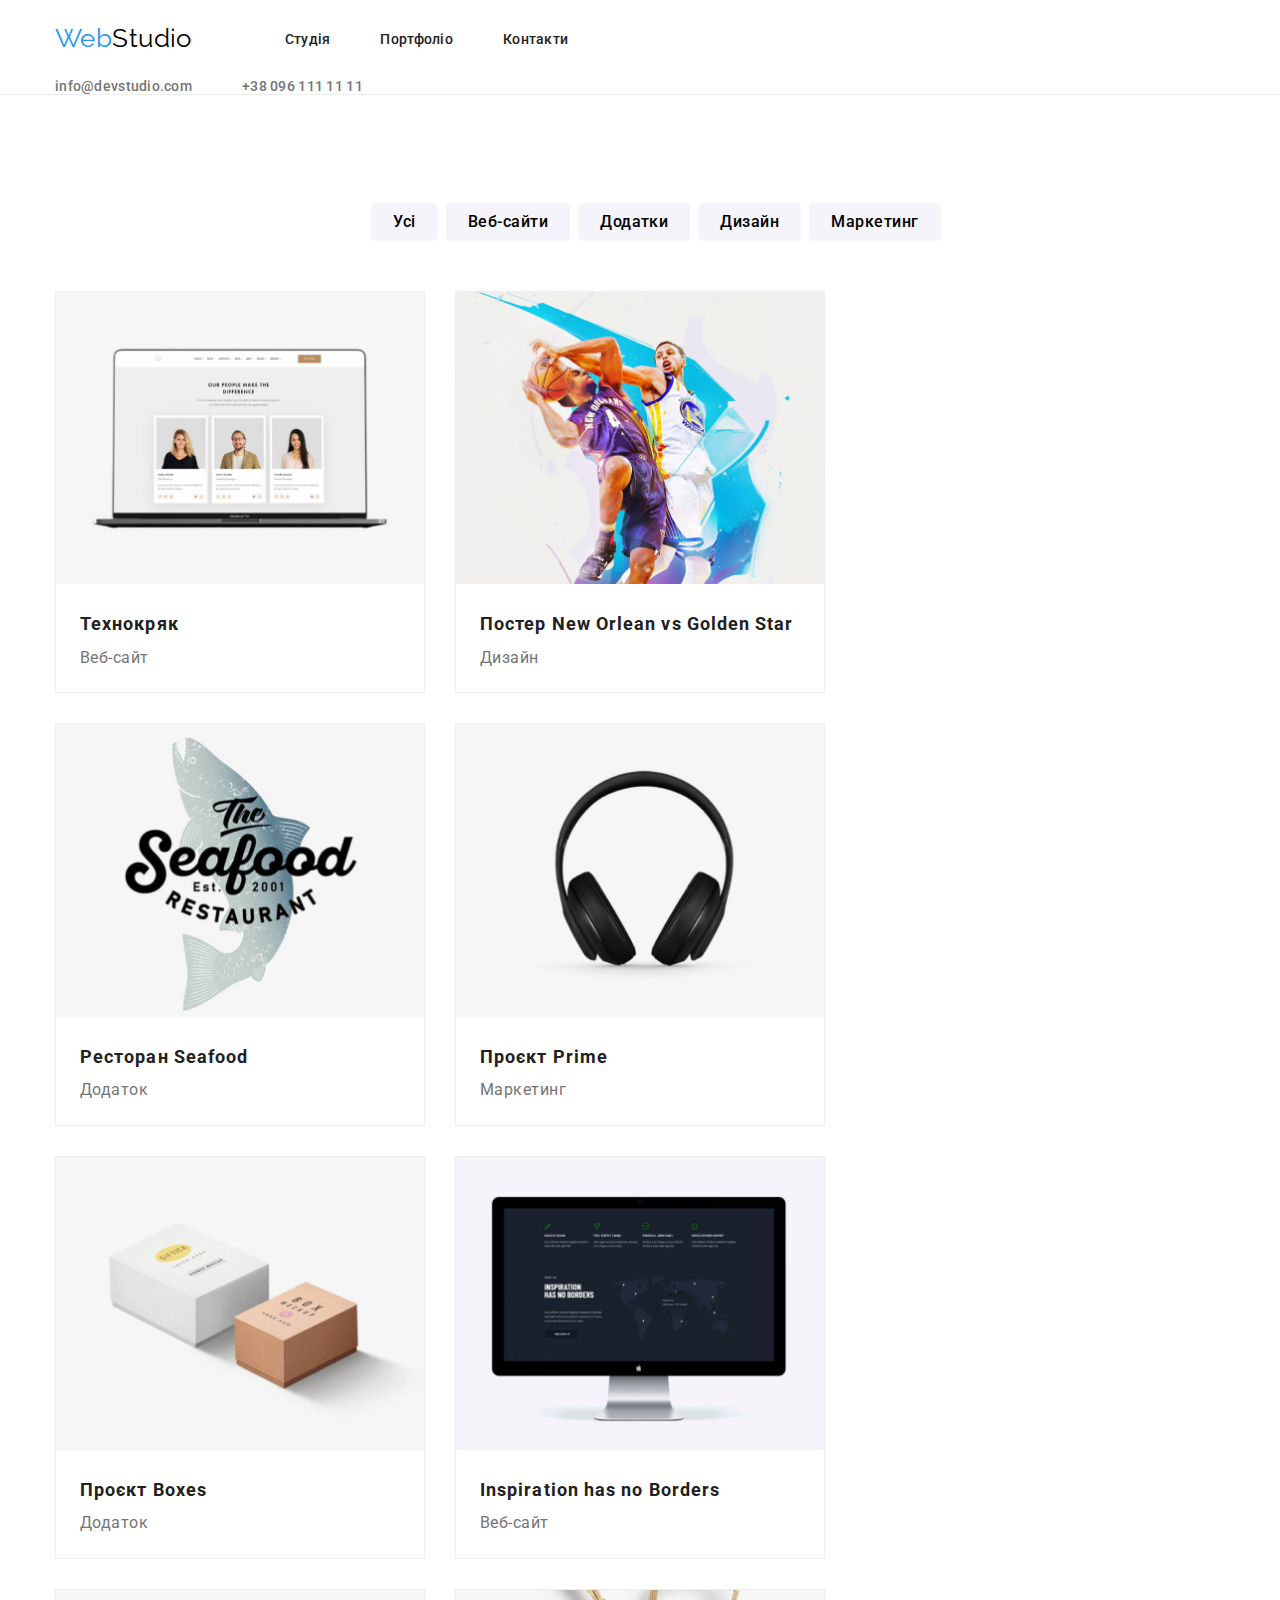
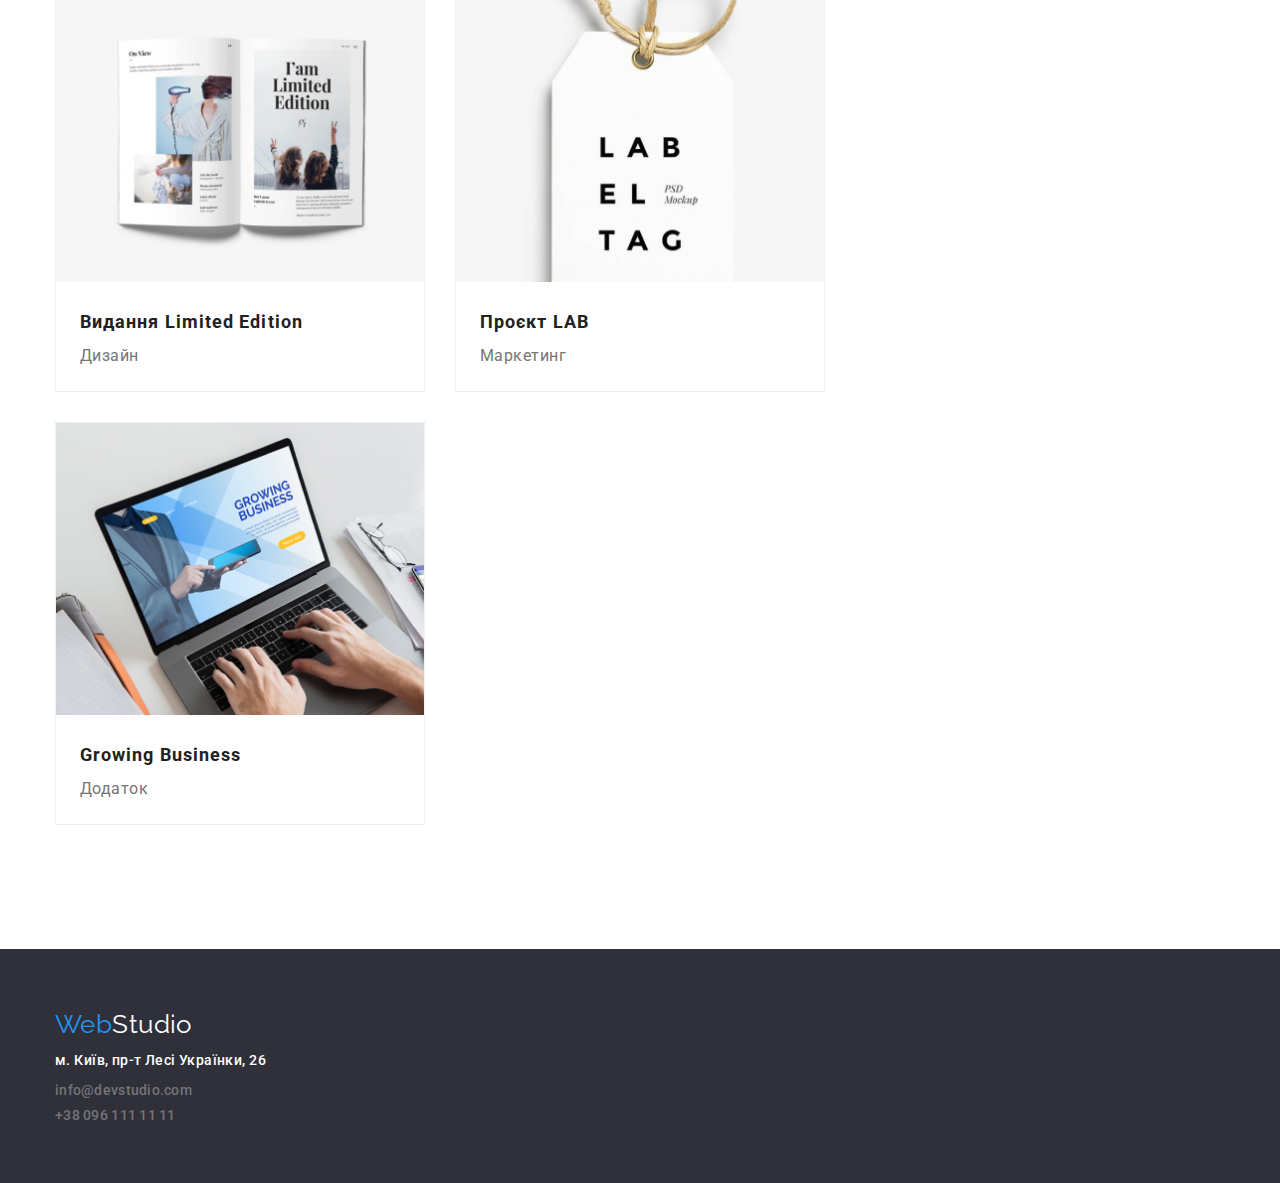
==== commit 6cb0769b: "Update portfolio.html" ====
--- a/portfolio.html
+++ b/portfolio.html
@@ -15,19 +15,23 @@
       href="https://fonts.googleapis.com/css2?family=Raleway:wght@700&family=Roboto:wght@400;500;700;900&display=swap"
       rel="stylesheet"
     />
+    <link
+      rel="stylesheet"
+      href="https://cdnjs.cloudflare.com/ajax/libs/modern-normalize/1.1.0/modern-normalize.min.css"
+    />
     <link rel="stylesheet" href="./css/styles.css" />
   </head>
   <body>
     <!-- Шапка сторінки -->
     <header class="header">
-      <div class="header-container">
-        <nav class="container">
+      <div class="container">
+        <nav class="header-container">
           <a class="logo" href="index.html"><span>Web</span>Studio</a>
 
-          <ul class="site-nav">
-            <li class="link"><a href="index.html">Студія</a></li>
-            <li class="link"><a href="portfolio.html">Портфоліо</a></li>
-            <li class="link"><a href="">Контакти</a></li>
+          <ul class="site-nav list">
+            <li><a class="link" href="index.html">Студія</a></li>
+            <li><a class="link" href="portfolio.html">Портфоліо</a></li>
+            <li><a class="link" href="">Контакти</a></li>
           </ul>
         </nav>
         <ul class="address-nav">
@@ -43,87 +47,101 @@
 
     <!-- Портфоліо -->
     <main>
-      <div class="container">
-        <section>
+      <section>
+        <div class="container">
           <h1 class="visually-hidden">Портфоліо</h1>
-          <div>
-            <ul class="button-list">
-              <li>
-                <button class="button" type="button">Усі</button>
-              </li>
-              <li>
-                <button class="button" type="button">Веб-сайти</button>
-              </li>
-              <li>
-                <button class="button" type="button">Додатки</button>
-              </li>
-              <li>
-                <button class="button" type="button">Дизайн</button>
-              </li>
-              <li>
-                <button class="button" type="button">Маркетинг</button>
-              </li>
-            </ul>
-          </div>
-        </section>
+          <ul class="buttons-list">
+            <li class="button-list">
+              <button class="button" type="button">Усі</button>
+            </li>
+            <li class="button-list">
+              <button class="button" type="button">Веб-сайти</button>
+            </li>
+            <li class="button-list">
+              <button class="button" type="button">Додатки</button>
+            </li>
+            <li class="button-list">
+              <button class="button" type="button">Дизайн</button>
+            </li>
+            <li class="button-list">
+              <button class="button" type="button">Маркетинг</button>
+            </li>
+          </ul>
 
-        <section>
           <h2 class="visually-hidden">Проєкти</h2>
-          <ul class="project-cards">
-            <li class="project-card-1">
+          <ul class="project-cards list">
+            <li class="project-card">
               <img src="./images/project1.jpg" alt="Технокряк" />
-              <h3 class="project-title">Технокряк</h3>
-              <p class="project-description">Веб-сайт</p>
+              <div class="project-text">
+                <h3 class="project-title">Технокряк</h3>
+                <p class="project-description">Веб-сайт</p>
+              </div>
             </li>
-            <li class="project-card-2">
+            <li class="project-card">
               <img
                 src="./images/project2.jpg"
                 alt="Постер New Orlean vs Golden Star"
               />
-              <h3 class="project-title">Постер New Orlean vs Golden Star</h3>
-              <p class="project-description">Дизайн</p>
+              <div class="project-text">
+                <h3 class="project-title">Постер New Orlean vs Golden Star</h3>
+                <p class="project-description">Дизайн</p>
+              </div>
             </li>
-            <li class="project-card-3">
+            <li class="project-card">
               <img src="./images/project3.jpg" alt="Ресторан Seafood" />
-              <h3 class="project-title">Ресторан Seafood</h3>
-              <p class="project-description">Додаток</p>
+              <div class="project-text">
+                <h3 class="project-title">Ресторан Seafood</h3>
+                <p class="project-description">Додаток</p>
+              </div>
             </li>
-            <li class="project-card-4">
+            <li class="project-card">
               <img src="./images/project4.jpg" alt="Проєкт Prime" />
-              <h3 class="project-title">Проєкт Prime</h3>
-              <p class="project-description">Маркетинг</p>
+              <div class="project-text">
+                <h3 class="project-title">Проєкт Prime</h3>
+                <p class="project-description">Маркетинг</p>
+              </div>
             </li>
-            <li class="project-card-5">
+            <li class="project-card">
               <img src="./images/project5.jpg" alt="Проєкт Boxes" />
-              <h3 class="project-title">Проєкт Boxes</h3>
-              <p class="project-description">Додаток</p>
+              <div class="project-text">
+                <h3 class="project-title">Проєкт Boxes</h3>
+                <p class="project-description">Додаток</p>
+              </div>
             </li>
-            <li class="project-card-6">
+            <li class="project-card">
               <img
                 src="./images/project6.jpg"
                 alt="Inspiration has no Borders"
               />
-              <h3 class="project-title">Inspiration has no Borders</h3>
-              <p class="project-description">Веб-сайт</p>
+              <div class="project-text">
+                <h3 class="project-title">Inspiration has no Borders</h3>
+                <p class="project-description">Веб-сайт</p>
+              </div>
             </li>
-            <li class="project-card-7">
+            <li class="project-card">
               <img src="./images/project7.jpg" alt="Видання Limited Edition" />
-              <h3 class="project-title">Видання Limited Edition</h3>
-              <p class="project-description">Дизайн</p>
+              <div class="project-text">
+                <h3 class="project-title">Видання Limited Edition</h3>
+                <p class="project-description">Дизайн</p>
+              </div>
             </li>
-            <li class="project-card-8">
+            <li class="project-card">
               <img src="./images/project8.jpg" alt="Проєкт LAB" />
-              <h3 class="project-title">Проєкт LAB</h3>
-              <p class="project-description">Маркетинг</p>
+              <div class="project-text">
+                <h3 class="project-title">Проєкт LAB</h3>
+                <p class="project-description">Маркетинг</p>
+              </div>
             </li>
-            <li class="project-card-9">
+            <li class="project-card">
               <img src="./images/project9.jpg" alt="Growing Business" />
-              <h3 class="project-title">Growing Business</h3>
-              <p class="project-description">Додаток</p>
+              <div class="project-text">
+                <h3 class="project-title">Growing Business</h3>
+                <p class="project-description">Додаток</p>
+              </div>
             </li>
           </ul>
-        </section>
-      </div>
+        </div>
+      </section>
     </main>
 
     <!-- Підвал сторінки -->
@@ -131,9 +149,9 @@
       <div class="container">
         <a class="footer-logo" href="index.html"><span>Web</span>Studio</a>
 
-        <address>
-          <ul>
-            <li class="address-map">
+        <address class="footer-address">
+          <ul class="list">
+            <li class="address address-map">
               <a
                 href="https://goo.gl/maps/eL6SmzWhfSrUjgz5A"
                 target="_blank"
--- a/css/styles.css
+++ b/css/styles.css
@@ -38,6 +38,7 @@
 
 h1,
 h2,
+h3,
 p {
   margin: 0;
 }
@@ -64,8 +65,6 @@
   margin: 0 auto;
   padding: 0 15px;
   width: 1200px;
-  display: flex;
-  align-items: center;
 }
 
 .link {
@@ -75,22 +74,17 @@
 
 .header {
   border-bottom: 1px solid var(--header-shadow-line);
+}
+
+.header-container {
   display: flex;
   align-items: center;
 }
 
-.header-container {
+/* div.container {
   display: flex;
   align-items: center;
-  margin: 0 auto;
-  padding: 0 15px;
-  width: 1200px;
-}
-
-div.container {
-  display: block;
-  align-items: center;
-}
+} */
 
 /*Logo*/
 .logo {
@@ -108,6 +102,7 @@
 /*Navigation*/
 .list {
   padding: 0;
+  margin: 0;
 }
 
 .site-nav {
@@ -124,7 +119,7 @@
   margin-right: 0;
 }
 
-.link a {
+.link {
   display: block;
   padding-top: 32px;
   padding-bottom: 32px;
@@ -136,7 +131,7 @@
   letter-spacing: 0.02em;
 }
 
-.link:hover a {
+.link:hover {
   color: var(--accent-color);
 }
 
@@ -174,7 +169,6 @@
 .hero {
   background-color: var(--hero-background-color);
   padding: 200px 0;
-  display: block;
   text-align: center;
 }
 
@@ -269,6 +263,10 @@
 }
 
 /* Pictures */
+.images {
+  padding-top: 0;
+}
+
 .images-container {
   display: block;
   text-align: center;
@@ -302,23 +300,13 @@
 /*Team*/
 .team {
   background-color: var(--team-background-color);
-  padding-bottom: 94px;
-  margin: 0;
-
-  display: flex;
-  align-items: center;
 }
 
 .team-members {
   display: flex;
-  text-align: center;
-  justify-content: space-between;
-}
-
-.team-card-1,
-.team-card-2,
-.team-card-3,
-.team-card-4 {
+}
+
+.team-card {
   margin-right: 30px;
   background-color: var(--main-background-color);
   box-shadow: 0px 1px 3px rgba(0, 0, 0, 0.12), 0px 1px 1px rgba(0, 0, 0, 0.14),
@@ -326,6 +314,10 @@
   border-radius: 0px 0px 4px 4px;
 }
 
+.team-card:last-child {
+  margin-right: 0;
+}
+
 .team-member,
 .team-member-description {
   display: block;
@@ -338,8 +330,14 @@
   font-weight: 700;
   font-size: 36px;
   line-height: 1.19;
-  padding-bottom: 50px;
-  letter-spacing: 0.03em;
+  margin-bottom: 50px;
+  letter-spacing: 0.03em;
+}
+
+.team-description {
+  padding-top: 30px;
+  padding-bottom: 30px;
+  text-align: center;
 }
 
 .team-member {
@@ -348,7 +346,7 @@
   font-size: 16px;
   line-height: 1.2;
   letter-spacing: 0.03em;
-  padding-top: 20px;
+  margin-bottom: 10px;
 }
 
 .team-member-description {
@@ -357,7 +355,6 @@
   font-size: 16px;
   line-height: 1.2;
   letter-spacing: 0.03em;
-  padding-bottom: 20px;
 }
 
 /*Footer*/
@@ -365,7 +362,6 @@
   background-color: var(--hero-background-color);
   padding-top: 60px;
   padding-bottom: 60px;
-  display: block;
 }
 
 /* .footer-nav {
@@ -383,6 +379,10 @@
 
 .footer-logo span {
   color: var(--accent-color);
+}
+
+.footer-address {
+  margin-top: 20px;
 }
 
 .address-map a {
@@ -412,14 +412,16 @@
   line-height: 1.6;
   letter-spacing: 0.03em;
   padding: 6px 22px;
-  margin-right: 8px;
+}
+
+.buttons-list {
+  display: flex;
+  justify-content: center;
+  margin-bottom: 50px;
 }
 
 .button-list {
-  display: flex;
-  justify-content: center;
-  margin-top: 94px;
-  margin-bottom: 50px;
+  padding-right: 8px;
 }
 
 .button:hover,
@@ -431,21 +433,15 @@
 .project-cards {
   display: flex;
   flex-wrap: wrap;
-  margin-bottom: 94px;
-}
-
-.project-card-1,
-.project-card-2,
-.project-card-3,
-.project-card-4,
-.project-card-5,
-.project-card-6,
-.project-card-7,
-.project-card-8,
-.project-card-9 {
+  padding: 0;
+  margin: 0;
+}
+
+.project-card {
   border: 1px solid var(--button-background-color);
   width: 370px;
-  margin: 8px;
+  margin-right: 30px;
+  margin-bottom: 30px;
 }
 
 .project-title {
@@ -461,10 +457,14 @@
   font-size: 16px;
   line-height: 1.8;
   letter-spacing: 0.03em;
-  padding-bottom: 20px;
 }
 
 .project-title,
 .project-description {
   padding-left: 24px;
 }
+
+.project-text {
+  margin-top: 20px;
+  margin-bottom: 20px;
+}
